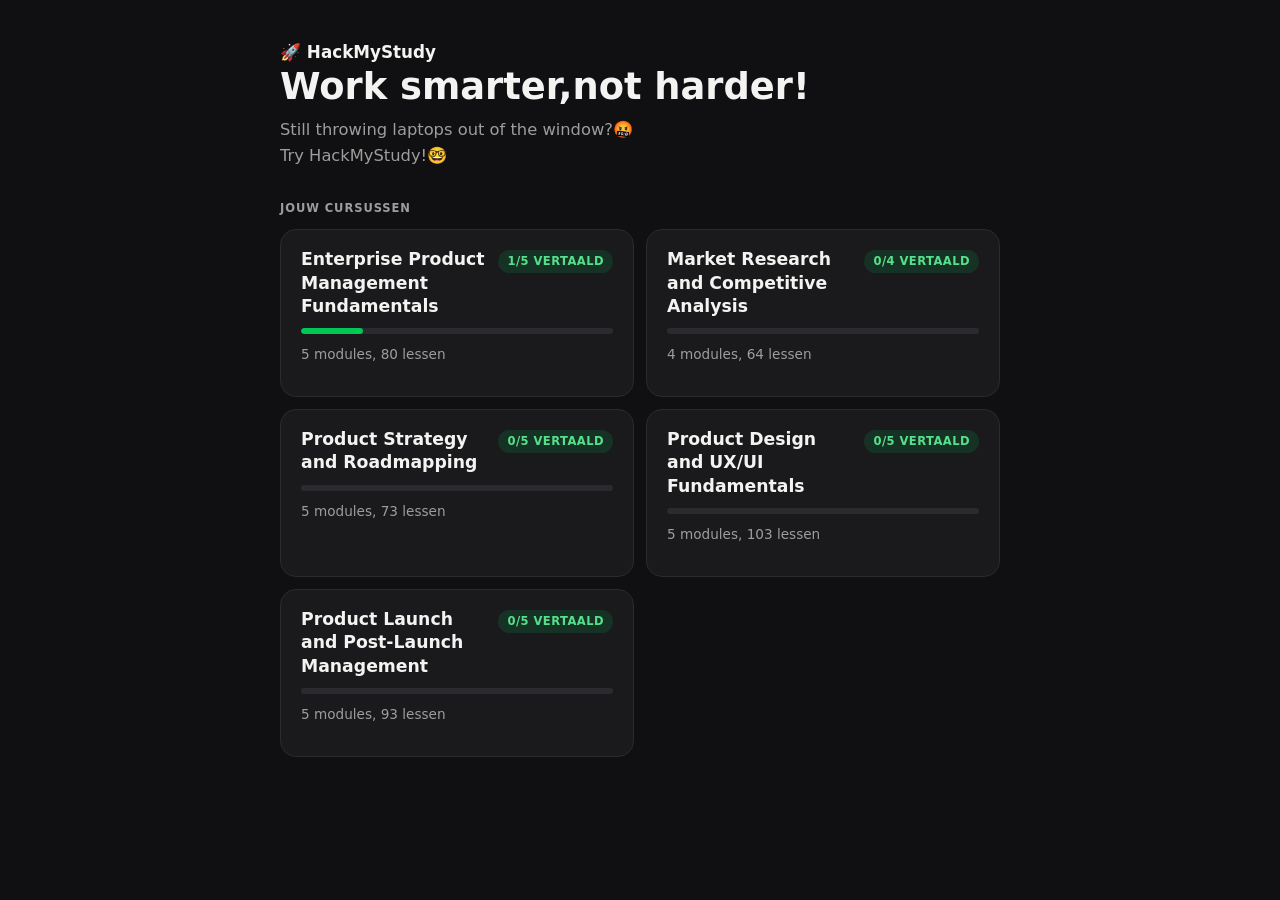
==== docs/index.html @ 6a5c572c "Update index.html" ====
<!DOCTYPE html>
<html lang="nl">
<head>
    <meta charset="UTF-8">
    <meta name="viewport" content="width=device-width, initial-scale=1.0">
    <title>HackMyStudy</title>
    <link rel="stylesheet" href="css/style.css">
</head>
<body>

<div class="container">

    <div class="hero">
        <span class="wordmark">🚀 HackMyStudy</span>
        <h1>Work smarter,not harder!</h1>
        <p>Still throwing laptops out of the window?🤬<br>Try HackMyStudy!🤓</p>
    </div>

    <p class="section-label">Jouw cursussen</p>
    <div class="course-grid" id="course-grid">
        <div class="empty-state">
            <span class="empty-emoji">⏳</span>
            Cursussen laden…
        </div>
    </div>

</div>

<script src="js/manifest.js"></script>
<script src="js/app.js"></script>

</body>
</html>
---- docs/css/style.css ----
/* HackMyStudy — rustige, speelse reader. Mobile-first, laptop-vriendelijk. */

:root {
    --bg: #101012;
    --surface: #1a1a1d;
    --surface-hover: #232327;
    --border: #2b2b2f;
    --text: #f3f3f1;
    --text-muted: #9d9d9b;
    --accent: #00c853;
    --accent-text: #57e08c;
    --accent-dim: rgba(0, 200, 83, 0.14);
    --radius: 16px;
    --radius-sm: 10px;
    --max-width: 640px;
}

* {
    box-sizing: border-box;
}

html {
    -webkit-text-size-adjust: 100%;
}

body {
    margin: 0;
    background: var(--bg);
    color: var(--text);
    font-family: system-ui, -apple-system, "Segoe UI", Roboto, sans-serif;
    line-height: 1.5;
}

.container {
    max-width: var(--max-width);
    margin: 0 auto;
    padding: 20px 20px 64px;
}

a {
    color: inherit;
}

/* --- Topbar: merk + terug-navigatie, op elke pagina behalve het overzicht --- */

.topbar {
    display: flex;
    align-items: center;
    gap: 12px;
    margin-bottom: 28px;
    min-height: 32px;
}

.topbar .back {
    display: inline-flex;
    align-items: center;
    gap: 6px;
    color: var(--text-muted);
    text-decoration: none;
    font-size: 0.95rem;
    padding: 6px 4px;
    margin-left: -4px;
}

.topbar .back:hover {
    color: var(--text);
}

.wordmark {
    display: inline-flex;
    align-items: center;
    gap: 8px;
    text-decoration: none;
    color: var(--text);
    font-weight: 700;
    font-size: 1.05rem;
}

/* --- Hero (overzichtspagina) --- */

.hero {
    margin-bottom: 32px;
}

.hero h1 {
    font-size: 1.9rem;
    line-height: 1.2;
    margin: 0 0 8px;
    text-wrap: balance;
}

.hero p {
    color: var(--text-muted);
    margin: 0;
    font-size: 1.02rem;
    line-height: 1.55;
    max-width: 46ch;
}

.section-label {
    font-size: 0.72rem;
    text-transform: uppercase;
    letter-spacing: 0.08em;
    color: var(--text-muted);
    font-weight: 600;
    margin: 0 0 12px;
}

/* --- Cursuskaarten --- */

.course-grid {
    display: flex;
    flex-direction: column;
    gap: 12px;
}

.course-card {
    display: block;
    background: var(--surface);
    border: 1px solid var(--border);
    border-radius: var(--radius);
    padding: 18px 20px;
    text-decoration: none;
    color: var(--text);
    transition: background 0.15s ease, transform 0.15s ease;
}

.course-card.is-available:hover,
.course-card.is-available:focus-visible {
    background: var(--surface-hover);
    transform: translateY(-1px);
}

.course-card.is-soon {
    opacity: 0.55;
    cursor: default;
}

.course-card-top {
    display: flex;
    align-items: baseline;
    justify-content: space-between;
    gap: 12px;
    margin-bottom: 10px;
}

.course-card h2 {
    font-size: 1.08rem;
    margin: 0;
    line-height: 1.35;
}

.badge {
    flex-shrink: 0;
    font-size: 0.72rem;
    font-weight: 600;
    text-transform: uppercase;
    letter-spacing: 0.04em;
    padding: 3px 9px;
    border-radius: 999px;
    background: var(--accent-dim);
    color: var(--accent-text);
    white-space: nowrap;
}

.badge.is-muted {
    background: var(--border);
    color: var(--text-muted);
}

.progress-track {
    height: 6px;
    border-radius: 999px;
    background: var(--border);
    overflow: hidden;
}

.progress-fill {
    height: 100%;
    background: var(--accent);
    border-radius: 999px;
}

.course-card-meta {
    margin-top: 10px;
    font-size: 0.85rem;
    color: var(--text-muted);
}

/* --- Lesnavigatie (course.html) --- */

.lesson-list {
    display: flex;
    flex-direction: column;
    gap: 8px;
}

.lesson-row {
    display: flex;
    align-items: center;
    gap: 14px;
    background: var(--surface);
    border: 1px solid var(--border);
    border-radius: var(--radius-sm);
    padding: 14px 16px;
    text-decoration: none;
    color: var(--text);
}

.lesson-row:hover,
.lesson-row:focus-visible {
    background: var(--surface-hover);
}

.lesson-index {
    flex-shrink: 0;
    width: 28px;
    height: 28px;
    border-radius: 50%;
    display: flex;
    align-items: center;
    justify-content: center;
    font-size: 0.8rem;
    font-weight: 600;
    background: var(--border);
    color: var(--text-muted);
    font-variant-numeric: tabular-nums;
}

.lesson-row.is-translated .lesson-index {
    background: var(--accent-dim);
    color: var(--accent-text);
}

.lesson-title {
    flex: 1;
    font-size: 0.98rem;
    line-height: 1.4;
}

.lesson-status {
    flex-shrink: 0;
    font-size: 0.78rem;
    color: var(--text-muted);
}

/* --- Reader (lesson.html) --- */

.reader-header {
    margin-bottom: 24px;
}

.reader-eyebrow {
    font-size: 0.78rem;
    text-transform: uppercase;
    letter-spacing: 0.06em;
    color: var(--accent-text);
    font-weight: 600;
    margin: 0 0 8px;
}

.reader-header h1 {
    font-size: 1.6rem;
    line-height: 1.3;
    margin: 0;
    text-wrap: balance;
}

.reader-content {
    font-size: 1.05rem;
    line-height: 1.75;
    max-width: 65ch;
}

.reader-content h2 {
    font-size: 1.3rem;
    margin: 2em 0 0.6em;
    line-height: 1.35;
}

.reader-content h3 {
    font-size: 1.1rem;
    margin: 1.6em 0 0.5em;
}

.reader-content p {
    margin: 0 0 1.1em;
}

.reader-content ul,
.reader-content ol {
    margin: 0 0 1.1em;
    padding-left: 1.3em;
}

.reader-content li {
    margin-bottom: 0.4em;
}

.reader-content strong {
    color: var(--text);
}

.reader-content hr {
    border: none;
    border-top: 1px solid var(--border);
    margin: 2em 0;
}

.reader-content blockquote {
    margin: 0 0 1.1em;
    padding: 2px 0 2px 16px;
    border-left: 3px solid var(--accent);
    color: var(--text-muted);
}

.reader-nav {
    display: flex;
    justify-content: space-between;
    gap: 12px;
    margin-top: 40px;
    padding-top: 20px;
    border-top: 1px solid var(--border);
}

.reader-nav a {
    flex: 1;
    text-decoration: none;
    background: var(--surface);
    border: 1px solid var(--border);
    border-radius: var(--radius-sm);
    padding: 14px 16px;
    font-size: 0.9rem;
    color: var(--text-muted);
}

.reader-nav a:hover {
    background: var(--surface-hover);
    color: var(--text);
}

.reader-nav a.next {
    text-align: right;
}

.reader-nav .nav-label {
    display: block;
    font-size: 0.72rem;
    text-transform: uppercase;
    letter-spacing: 0.05em;
    margin-bottom: 4px;
}

/* --- Lege / placeholder-status --- */

.empty-state {
    background: var(--surface);
    border: 1px dashed var(--border);
    border-radius: var(--radius);
    padding: 28px 24px;
    text-align: center;
    color: var(--text-muted);
    font-size: 0.95rem;
    line-height: 1.6;
}

.empty-state .empty-emoji {
    font-size: 1.6rem;
    display: block;
    margin-bottom: 10px;
}

/* --- Laptop / breder scherm --- */

@media (min-width: 720px) {
    :root {
        --max-width: 760px;
    }

    .container {
        padding-top: 40px;
    }

    .hero h1 {
        font-size: 2.3rem;
    }

    .course-grid {
        display: grid;
        grid-template-columns: repeat(2, 1fr);
    }

    .reader-content {
        font-size: 1.08rem;
    }
}

/* --- Toegankelijkheid --- */

a:focus-visible,
.lesson-row:focus-visible,
.course-card:focus-visible {
    outline: 2px solid var(--accent);
    outline-offset: 2px;
}

@media (prefers-reduced-motion: reduce) {
    * {
        transition: none !important;
    }
}
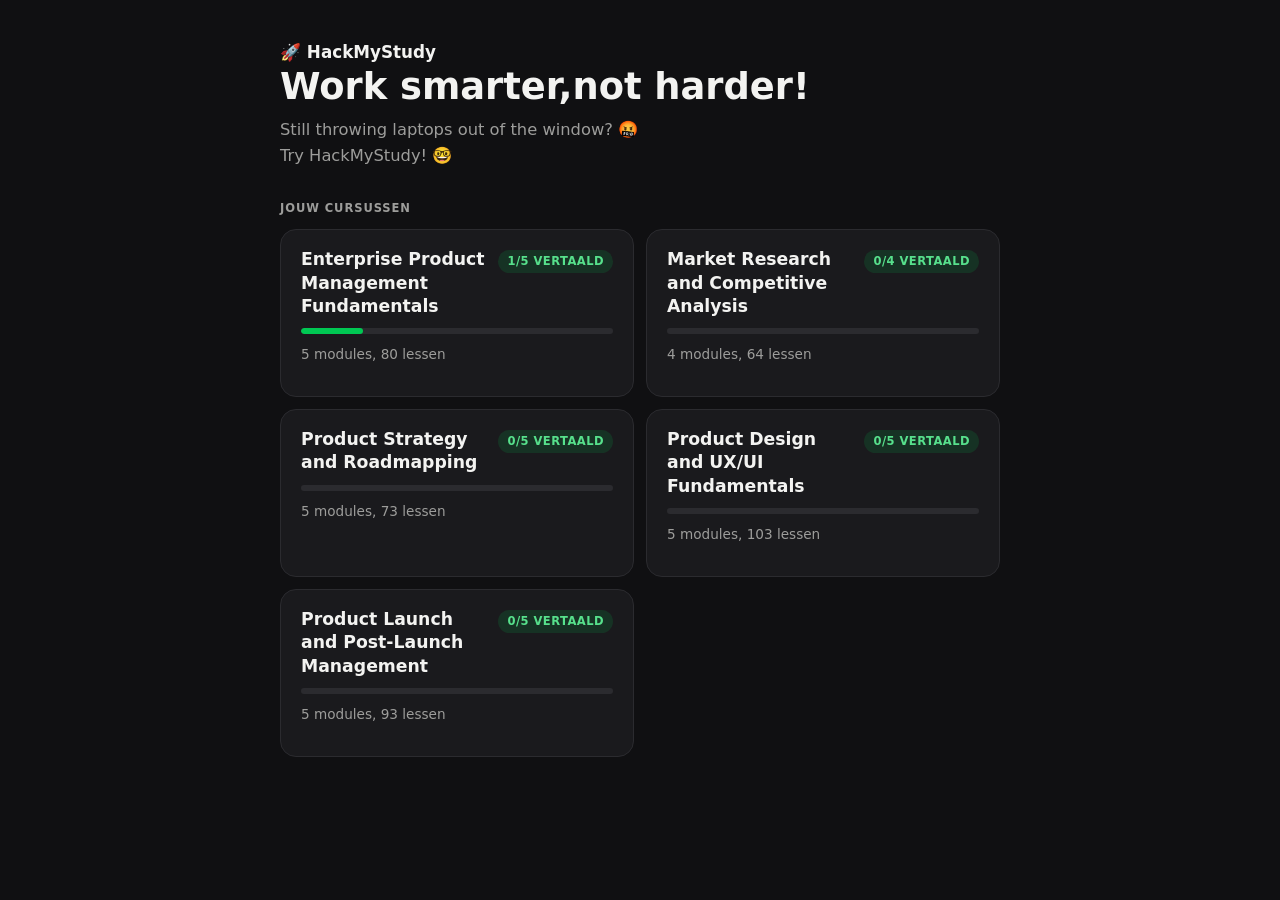
==== commit 67eb1323: "Fix spacing around emojis in index.html Added spaces around emojis in the paragraph." ====
--- a/docs/index.html
+++ b/docs/index.html
@@ -13,7 +13,7 @@
     <div class="hero">
         <span class="wordmark">🚀 HackMyStudy</span>
         <h1>Work smarter,not harder!</h1>
-        <p>Still throwing laptops out of the window?🤬<br>Try HackMyStudy!🤓</p>
+        <p>Still throwing laptops out of the window? 🤬<br>Try HackMyStudy! 🤓</p>
     </div>
 
     <p class="section-label">Jouw cursussen</p>
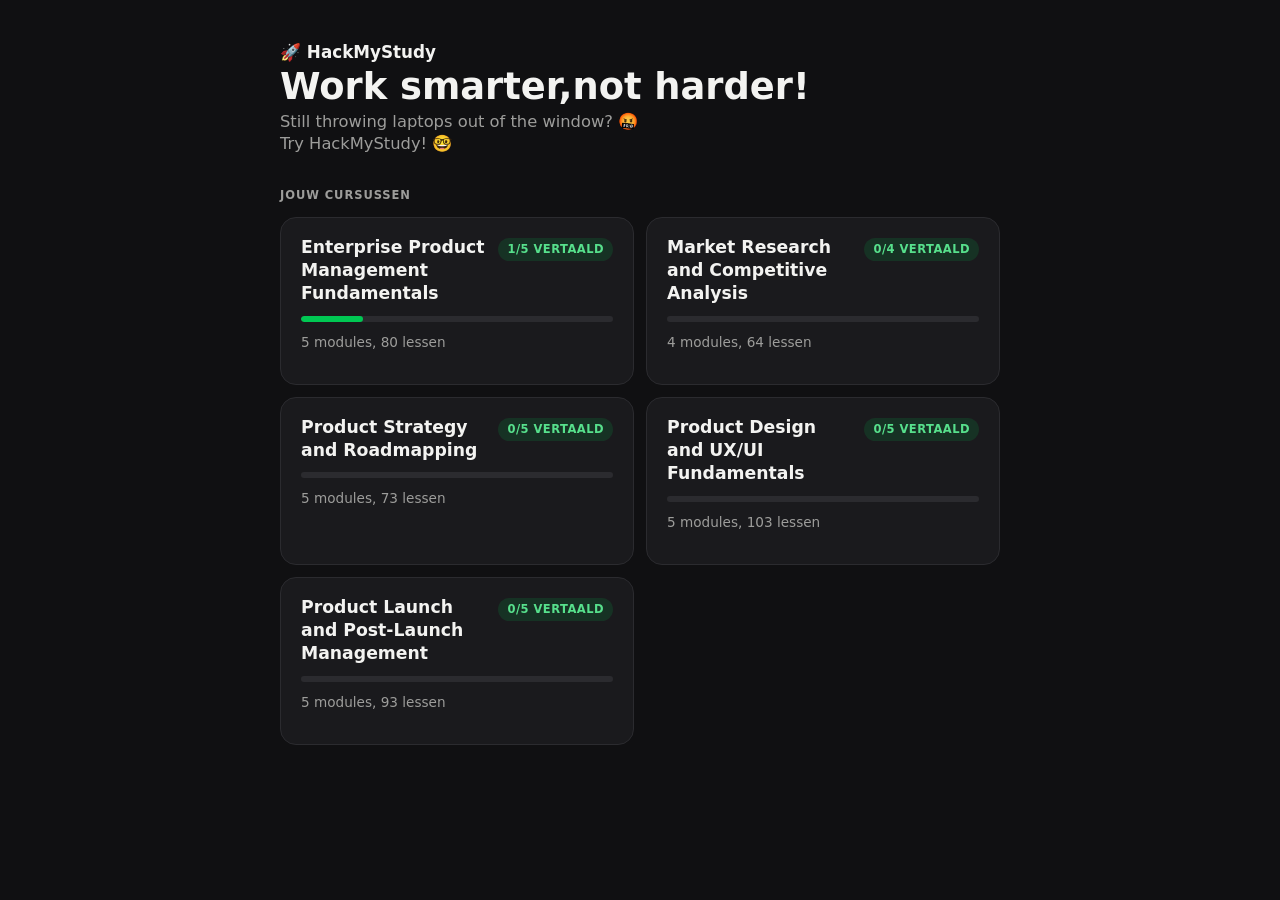
==== commit 5e8db532: "Update index.html" ====
--- a/docs/index.html
+++ b/docs/index.html
@@ -13,7 +13,7 @@
     <div class="hero">
         <span class="wordmark">🚀 HackMyStudy</span>
         <h1>Work smarter,not harder!</h1>
-        <p>Still throwing laptops out of the window? 🤬<br>Try HackMyStudy! 🤓</p>
+        <p><em></em>Still throwing laptops out of the window? 🤬<em></em><br>Try HackMyStudy! 🤓</p>
     </div>
 
     <p class="section-label">Jouw cursussen</p>
--- a/docs/css/style.css
+++ b/docs/css/style.css
@@ -85,7 +85,7 @@
 .hero h1 {
     font-size: 1.9rem;
     line-height: 1.2;
-    margin: 0 0 8px;
+    margin: 0 0 2px;
     text-wrap: balance;
 }
 
@@ -93,7 +93,7 @@
     color: var(--text-muted);
     margin: 0;
     font-size: 1.02rem;
-    line-height: 1.55;
+    line-height: 1.35;
     max-width: 46ch;
 }
 
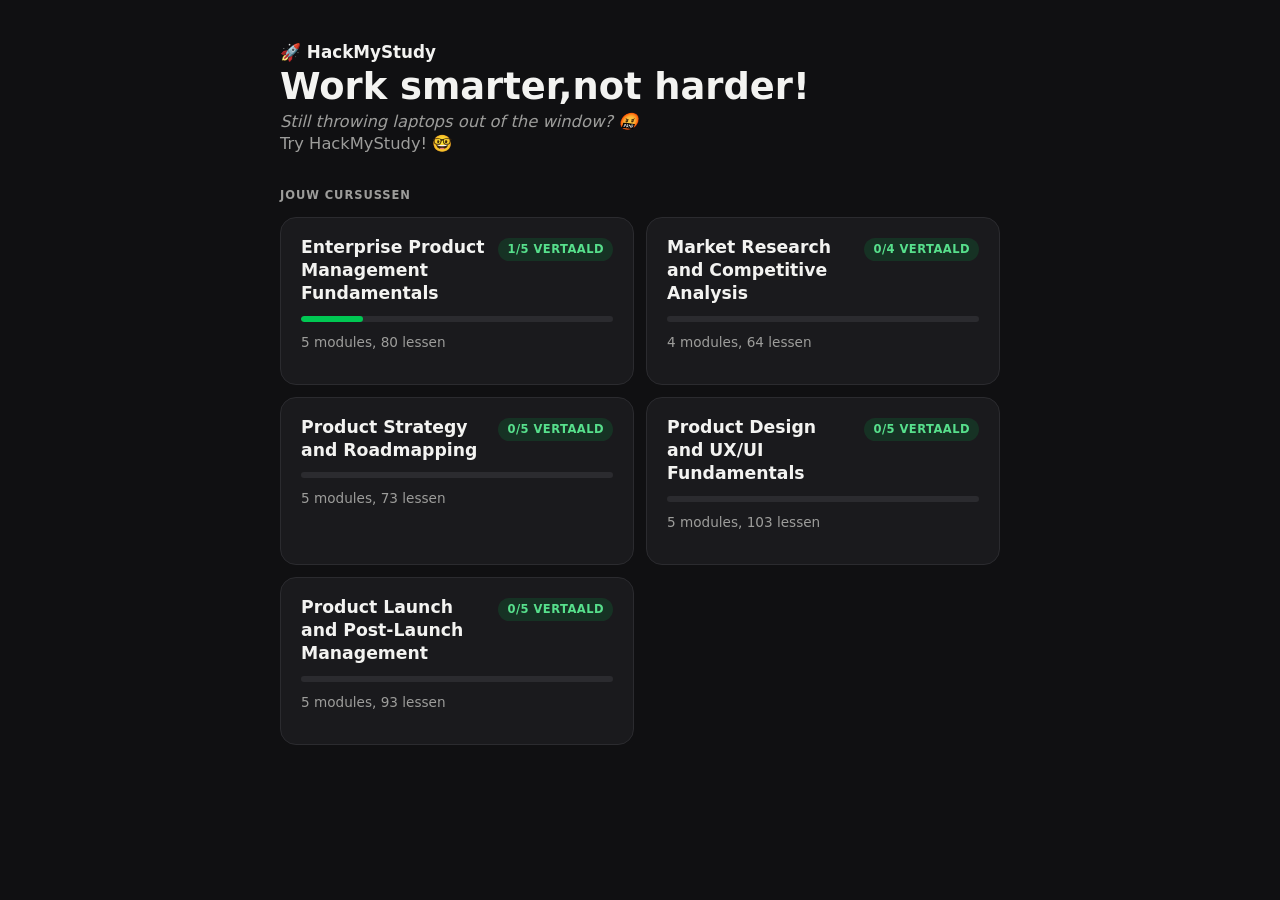
==== commit f02430c5: "Update index.html" ====
--- a/docs/index.html
+++ b/docs/index.html
@@ -13,7 +13,7 @@
     <div class="hero">
         <span class="wordmark">🚀 HackMyStudy</span>
         <h1>Work smarter,not harder!</h1>
-        <p><em></em>Still throwing laptops out of the window? 🤬<em></em><br>Try HackMyStudy! 🤓</p>
+        <p><em>Still throwing laptops out of the window? 🤬</em><br>Try HackMyStudy! 🤓</p>
     </div>
 
     <p class="section-label">Jouw cursussen</p>
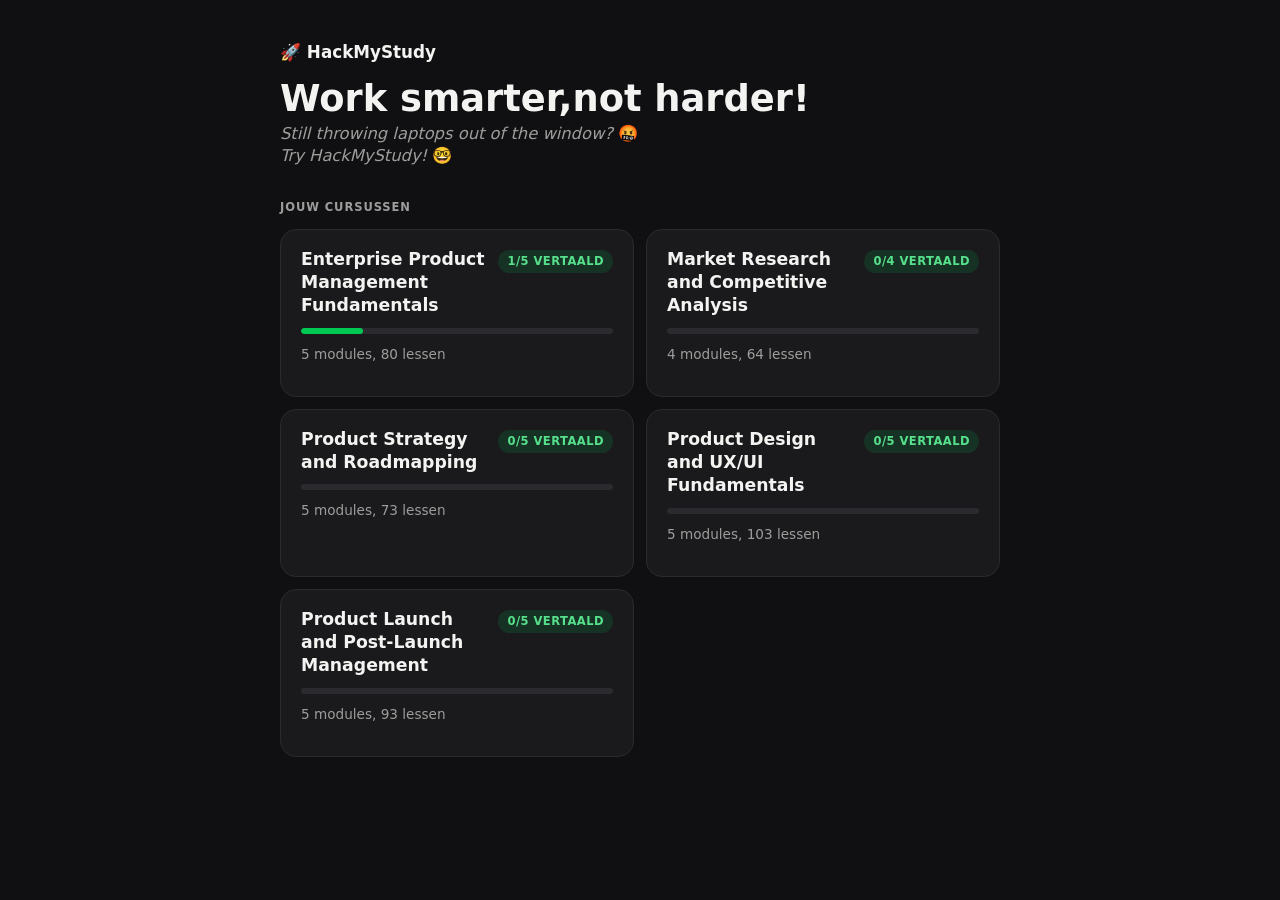
==== commit a911808d: "Update index.html" ====
--- a/docs/index.html
+++ b/docs/index.html
@@ -13,7 +13,7 @@
     <div class="hero">
         <span class="wordmark">🚀 HackMyStudy</span>
         <h1>Work smarter,not harder!</h1>
-        <p><em>Still throwing laptops out of the window? 🤬</em><br>Try HackMyStudy! 🤓</p>
+        <p><em>Still throwing laptops out of the window?</em> 🤬<br><em>Try HackMyStudy!</em> 🤓</p>
     </div>
 
     <p class="section-label">Jouw cursussen</p>
--- a/docs/css/style.css
+++ b/docs/css/style.css
@@ -74,6 +74,7 @@
     color: var(--text);
     font-weight: 700;
     font-size: 1.05rem;
+    margin-bottom: 12px
 }
 
 /* --- Hero (overzichtspagina) --- */
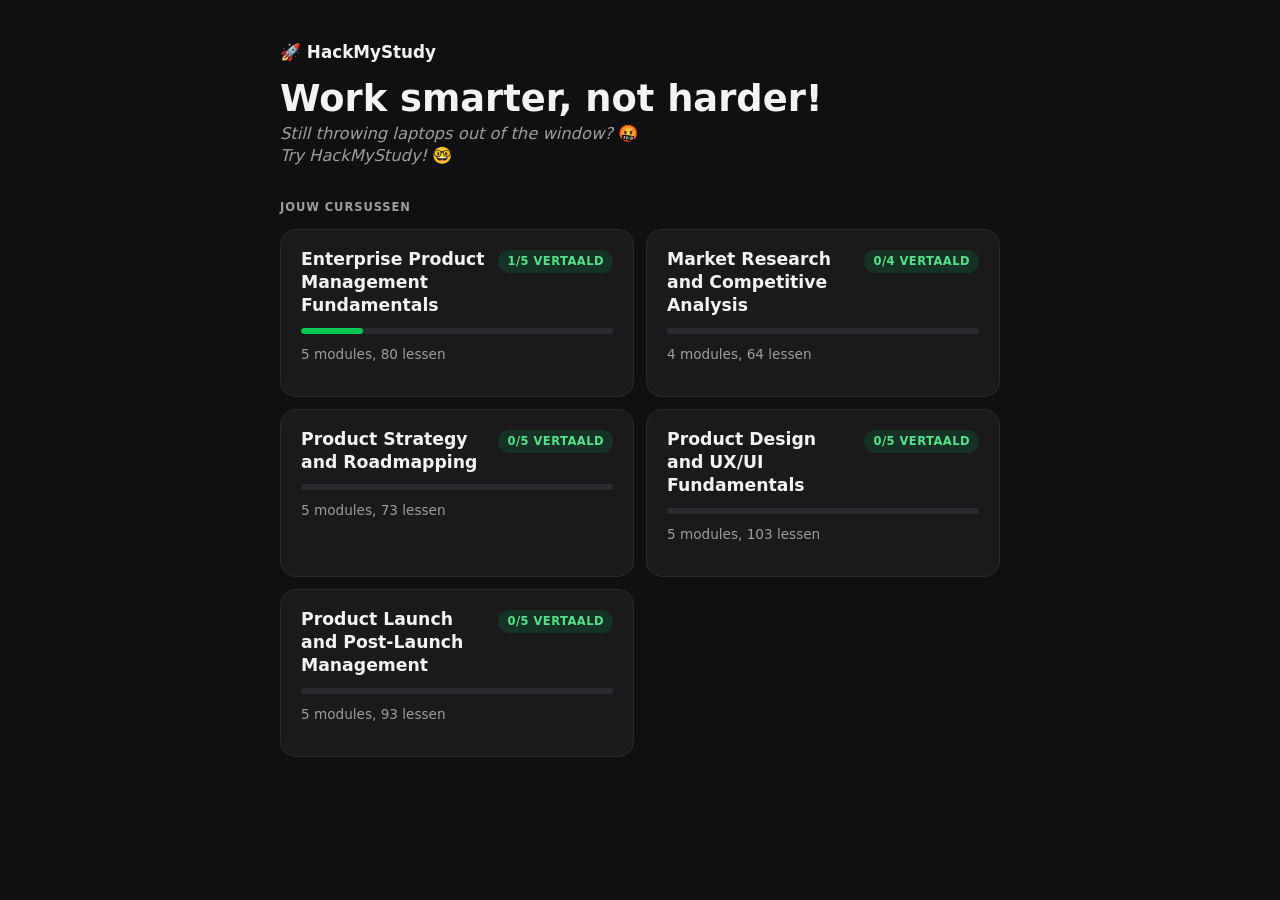
==== commit b05ca6b6: "Fix spacing in hero section heading" ====
--- a/docs/index.html
+++ b/docs/index.html
@@ -12,7 +12,7 @@
 
     <div class="hero">
         <span class="wordmark">🚀 HackMyStudy</span>
-        <h1>Work smarter,not harder!</h1>
+        <h1>Work smarter, not harder!</h1>
         <p><em>Still throwing laptops out of the window?</em> 🤬<br><em>Try HackMyStudy!</em> 🤓</p>
     </div>
 
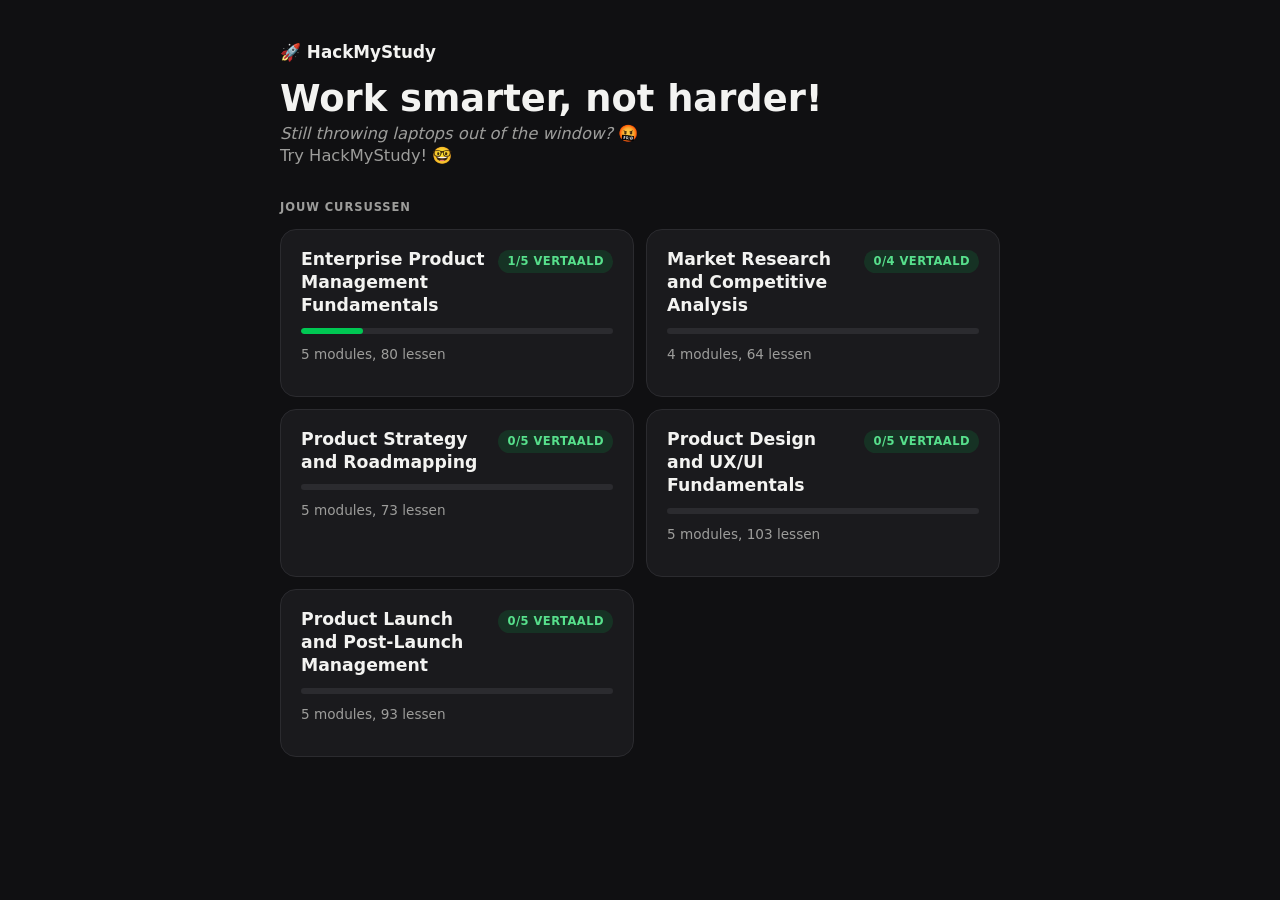
==== commit 6cb1234c: "Update index.html" ====
--- a/docs/index.html
+++ b/docs/index.html
@@ -13,7 +13,7 @@
     <div class="hero">
         <span class="wordmark">🚀 HackMyStudy</span>
         <h1>Work smarter, not harder!</h1>
-        <p><em>Still throwing laptops out of the window?</em> 🤬<br><em>Try HackMyStudy!</em> 🤓</p>
+        <p><em>Still throwing laptops out of the window?</em> 🤬<br>Try HackMyStudy! 🤓</p>
     </div>
 
     <p class="section-label">Jouw cursussen</p>
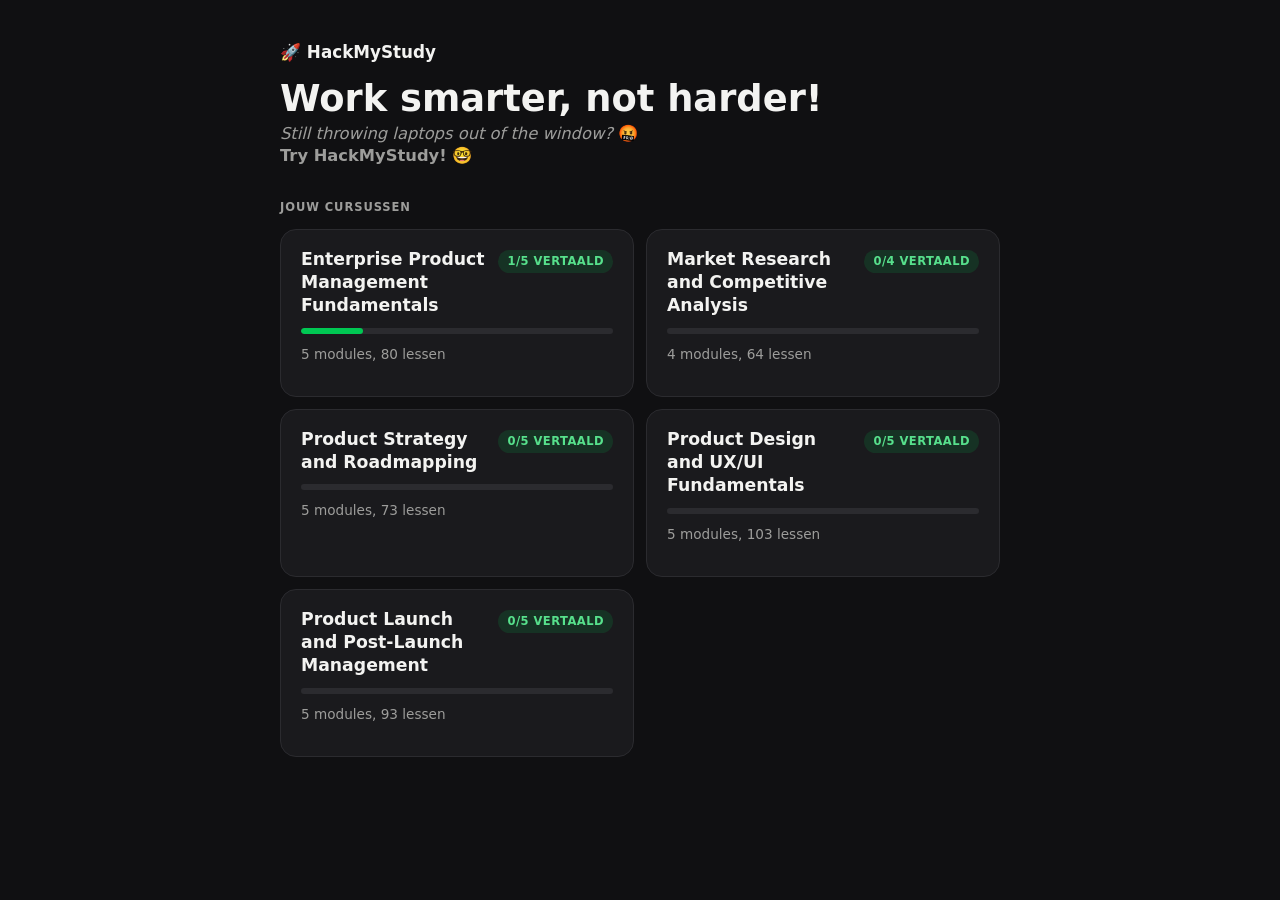
==== commit 81c01aeb: "Update index.html" ====
--- a/docs/index.html
+++ b/docs/index.html
@@ -13,7 +13,7 @@
     <div class="hero">
         <span class="wordmark">🚀 HackMyStudy</span>
         <h1>Work smarter, not harder!</h1>
-        <p><em>Still throwing laptops out of the window?</em> 🤬<br>Try HackMyStudy! 🤓</p>
+        <p><em>Still throwing laptops out of the window?</em> 🤬<br><strong>Try HackMyStudy! </strong>🤓</p>
     </div>
 
     <p class="section-label">Jouw cursussen</p>
